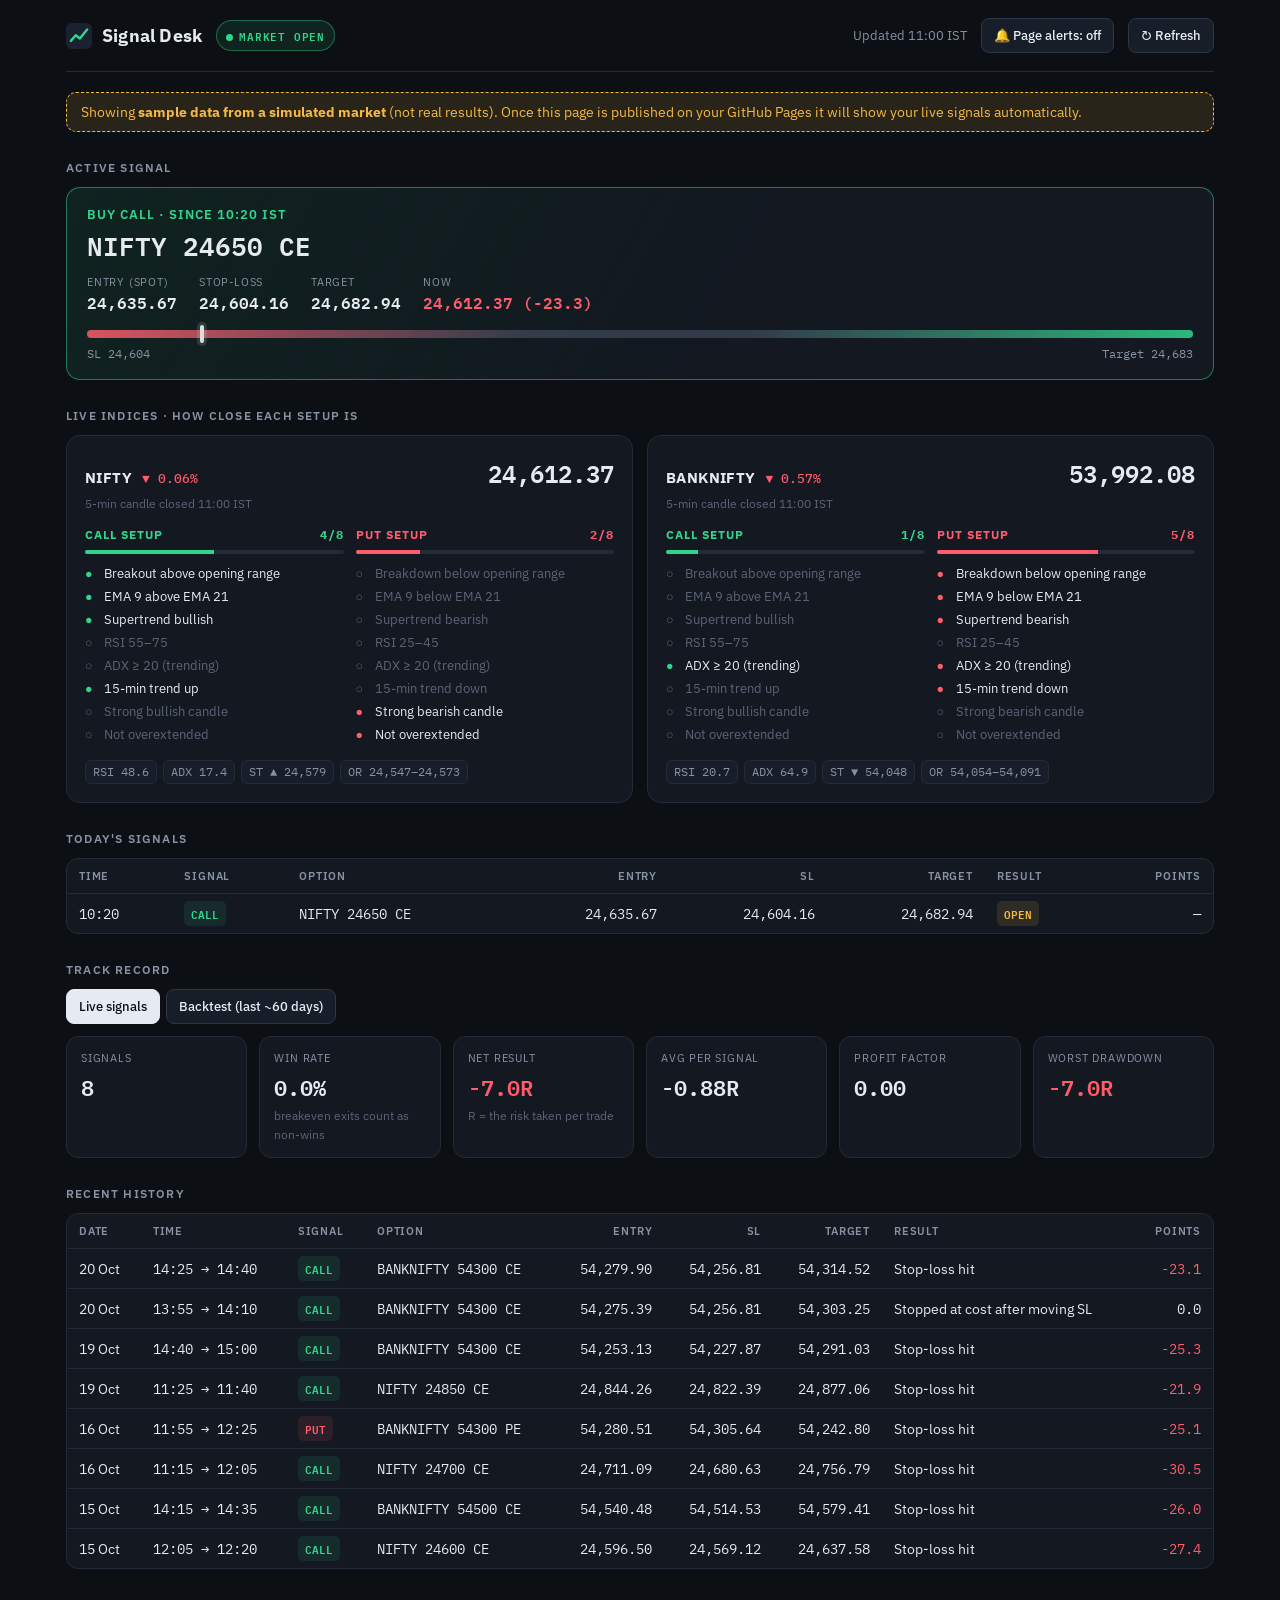
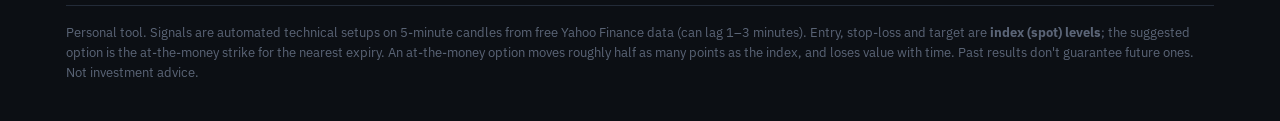
==== docs/index.html @ 57a42166 "Signal Desk: live NIFTY/BANKNIFTY signal engine, dashboard and workflows Co-Authored-By: Claude Opus" ====
<!doctype html>
<html lang="en">
<head>
<meta charset="utf-8">
<meta name="viewport" content="width=device-width, initial-scale=1">
<title>Signal Desk</title>
<meta name="robots" content="noindex, nofollow">
<link rel="icon" href="data:image/svg+xml,<svg xmlns='http://www.w3.org/2000/svg' viewBox='0 0 32 32'><rect width='32' height='32' rx='7' fill='%2311151c'/><path d='M6 22l6-7 5 4 9-11' stroke='%2331d68c' stroke-width='3' fill='none' stroke-linecap='round' stroke-linejoin='round'/></svg>">
<link rel="preconnect" href="https://fonts.googleapis.com">
<link href="https://fonts.googleapis.com/css2?family=IBM+Plex+Mono:wght@400;500;600&family=IBM+Plex+Sans:wght@400;500;600;700&display=swap" rel="stylesheet">
<style>
:root{
  --bg:#0c0f14; --panel:#131821; --panel2:#181e29; --line:#232b38; --line2:#2d3746;
  --text:#e6ebf2; --muted:#8792a3; --faint:#5b6577;
  --up:#31d68c; --up-bg:rgba(49,214,140,.10); --down:#ff5c6c; --down-bg:rgba(255,92,108,.10);
  --amber:#f5b942; --amber-bg:rgba(245,185,66,.12);
  --mono:"IBM Plex Mono",ui-monospace,Menlo,monospace; --sans:"IBM Plex Sans",system-ui,sans-serif;
}
*{box-sizing:border-box}
html,body{margin:0;background:var(--bg);color:var(--text);font-family:var(--sans);font-size:15px;-webkit-font-smoothing:antialiased}
.wrap{max-width:1180px;margin:0 auto;padding:0 16px 48px}
.num{font-family:var(--mono);font-variant-numeric:tabular-nums}
header{display:flex;align-items:center;gap:14px;flex-wrap:wrap;padding:18px 0;border-bottom:1px solid var(--line);margin-bottom:20px}
.brand{display:flex;align-items:center;gap:10px;font-weight:700;font-size:18px;letter-spacing:.2px}
.brand svg{width:26px;height:26px}
.pill{font:600 11px var(--mono);letter-spacing:.8px;text-transform:uppercase;padding:5px 9px;border-radius:999px;border:1px solid var(--line2);color:var(--muted)}
.pill.open{color:var(--up);border-color:rgba(49,214,140,.4);background:var(--up-bg)}
.pill.open::before{content:"";display:inline-block;width:7px;height:7px;border-radius:50%;background:var(--up);margin-right:6px;animation:pulse 1.6s infinite}
.pill.warn{color:var(--amber);border-color:rgba(245,185,66,.4);background:var(--amber-bg)}
@keyframes pulse{50%{opacity:.25}}
.spacer{flex:1}
.meta{color:var(--muted);font-size:13px}
button{font:500 13px var(--sans);color:var(--text);background:var(--panel2);border:1px solid var(--line2);border-radius:8px;padding:8px 12px;cursor:pointer}
button:hover{border-color:var(--faint)}
button.on{color:var(--up);border-color:rgba(49,214,140,.45)}
.banner{border:1px dashed var(--amber);background:var(--amber-bg);color:var(--amber);padding:10px 14px;border-radius:10px;margin-bottom:18px;font-size:14px}
.banner.err{border-color:var(--down);color:var(--down);background:var(--down-bg)}
h2{font-size:12px;font-weight:600;letter-spacing:1.2px;text-transform:uppercase;color:var(--muted);margin:28px 0 12px}

/* active signal */
.active{display:grid;gap:12px}
.sig{border-radius:14px;padding:18px 20px;border:1px solid var(--line2);background:var(--panel);display:grid;grid-template-columns:1fr auto;gap:8px 20px;align-items:center}
.sig.call{border-color:rgba(49,214,140,.5);background:linear-gradient(120deg,var(--up-bg),var(--panel) 60%)}
.sig.put{border-color:rgba(255,92,108,.5);background:linear-gradient(120deg,var(--down-bg),var(--panel) 60%)}
.sig .act{font-size:13px;font-weight:600;letter-spacing:1px;text-transform:uppercase}
.sig.call .act{color:var(--up)} .sig.put .act{color:var(--down)}
.sig .opt{font:600 26px var(--mono);margin-top:2px}
.sig .levels{display:flex;gap:22px;flex-wrap:wrap;margin-top:10px}
.lv span{display:block;font-size:11px;color:var(--muted);text-transform:uppercase;letter-spacing:.8px}
.lv b{font:600 16px var(--mono)}
.track{grid-column:1/-1;position:relative;height:8px;border-radius:4px;background:linear-gradient(90deg,var(--down) 0%,#3a4352 40%,#3a4352 60%,var(--up) 100%);margin-top:6px;opacity:.85}
.track i{position:absolute;top:-5px;width:4px;height:18px;border-radius:2px;background:#fff;box-shadow:0 0 0 3px rgba(255,255,255,.15);transform:translateX(-2px)}
.track-l{grid-column:1/-1;display:flex;justify-content:space-between;font:12px var(--mono);color:var(--muted)}
.none{padding:20px;border:1px solid var(--line);border-radius:14px;background:var(--panel);color:var(--muted)}
.none b{color:var(--text)}

/* index cards */
.grid{display:grid;grid-template-columns:repeat(auto-fit,minmax(320px,1fr));gap:14px}
.card{background:var(--panel);border:1px solid var(--line);border-radius:14px;padding:18px}
.card-h{display:flex;align-items:baseline;gap:10px;flex-wrap:wrap}
.card-h .nm{font-weight:700;letter-spacing:.4px}
.card-h .px{font:600 24px var(--mono);margin-left:auto}
.chg{font:500 13px var(--mono)} .chg.up{color:var(--up)} .chg.down{color:var(--down)}
.sub{color:var(--faint);font-size:12px;margin-top:4px}
.ready{display:grid;grid-template-columns:1fr 1fr;gap:12px;margin-top:16px}
.side h4{margin:0 0 8px;font-size:12px;letter-spacing:1px;text-transform:uppercase;display:flex;justify-content:space-between}
.side.c h4{color:var(--up)} .side.p h4{color:var(--down)}
.meter{height:4px;background:var(--line);border-radius:2px;overflow:hidden;margin-bottom:8px}
.meter i{display:block;height:100%}
.side.c .meter i{background:var(--up)} .side.p .meter i{background:var(--down)}
.side ul{list-style:none;margin:0;padding:0;font-size:12.5px}
.side li{display:flex;gap:7px;padding:3px 0;color:var(--faint)}
.side li.ok{color:var(--text)}
.side li::before{content:"○";font-family:var(--mono);width:12px;flex:none}
.side.c li.ok::before{content:"●";color:var(--up)} .side.p li.ok::before{content:"●";color:var(--down)}
.ind{display:flex;gap:6px;flex-wrap:wrap;margin-top:14px}
.ind span{font:12px var(--mono);color:var(--muted);background:var(--panel2);border:1px solid var(--line);border-radius:6px;padding:3px 7px}

/* tables & stats */
.tbl-wrap{overflow-x:auto;border:1px solid var(--line);border-radius:12px;background:var(--panel)}
table{width:100%;border-collapse:collapse;font-size:13.5px;min-width:640px}
th,td{padding:10px 12px;text-align:left;border-bottom:1px solid var(--line);white-space:nowrap}
th{font-size:11px;letter-spacing:.8px;text-transform:uppercase;color:var(--muted);font-weight:600}
tr:last-child td{border-bottom:0}
td.num{text-align:right}
.mono{font-family:var(--mono);font-variant-numeric:tabular-nums} th.r{text-align:right}
.tag{font:600 11px var(--mono);padding:3px 7px;border-radius:5px}
.tag.CALL{color:var(--up);background:var(--up-bg)} .tag.PUT{color:var(--down);background:var(--down-bg)}
.pos{color:var(--up)} .neg{color:var(--down)}
.empty{padding:18px;color:var(--muted);font-size:14px}
.stats{display:grid;grid-template-columns:repeat(auto-fit,minmax(150px,1fr));gap:12px}
.stat{background:var(--panel);border:1px solid var(--line);border-radius:12px;padding:14px}
.stat span{display:block;font-size:11px;color:var(--muted);text-transform:uppercase;letter-spacing:.8px}
.stat b{display:block;font:600 22px var(--mono);margin-top:4px}
.stat small{color:var(--faint);font-size:12px}
.tabs{display:flex;gap:6px;margin-bottom:12px}
.tabs button.sel{background:var(--text);color:var(--bg);border-color:var(--text)}
footer{margin-top:36px;padding-top:16px;border-top:1px solid var(--line);color:var(--faint);font-size:12.5px;line-height:1.6}
@media (max-width:600px){
  .sig{grid-template-columns:1fr}
  .sig .opt{font-size:21px}
  .ready{grid-template-columns:1fr}
  .card-h .px{font-size:21px}
}
</style>
</head>
<body>
<div class="wrap">
  <header>
    <div class="brand">
      <svg viewBox="0 0 32 32"><rect width="32" height="32" rx="7" fill="#1a2130"/><path d="M6 22l6-7 5 4 9-11" stroke="#31d68c" stroke-width="3" fill="none" stroke-linecap="round" stroke-linejoin="round"/></svg>
      Signal Desk
    </div>
    <span id="market" class="pill">—</span>
    <div class="spacer"></div>
    <span class="meta" id="updated">Loading…</span>
    <button id="alerts" title="Beep and show a notification when a new signal appears while this page is open">🔔 Page alerts: off</button>
    <button id="refresh">↻ Refresh</button>
  </header>

  <div id="banner"></div>

  <h2>Active signal</h2>
  <div id="active" class="active"></div>

  <h2>Live indices · how close each setup is</h2>
  <div id="indices" class="grid"></div>

  <h2>Today's signals</h2>
  <div id="today"></div>

  <h2>Track record</h2>
  <div class="tabs"><button data-t="live" class="sel">Live signals</button><button data-t="bt">Backtest (last ~60 days)</button></div>
  <div id="record"></div>

  <h2>Recent history</h2>
  <div id="history"></div>

  <footer>
    Personal tool. Signals are automated technical setups on 5-minute candles from free Yahoo Finance data (can lag 1–3 minutes).
    Entry, stop-loss and target are <b>index (spot) levels</b>; the suggested option is the at-the-money strike for the nearest expiry. An at-the-money option moves roughly half as many points as the index, and loses value with time.
    Past results don't guarantee future ones. Not investment advice.
  </footer>
</div>

<script src="config.js"></script>
<script>
const DEMO = {"status":{"indices":{"NIFTY":{"name":"NIFTY","price":24612.37,"prev_close":24626.49,"change_pct":-0.06,"bar_time":"2026-10-22T11:00:00","indicators":{"rsi":48.6,"adx":17.4,"ema_fast":24625.27,"ema_slow":24620.16,"supertrend":24578.95,"supertrend_dir":1,"orh":24573.32,"orl":24546.95,"ema15":24600.81},"call":{"checks":[{"name":"Breakout above opening range","ok":true},{"name":"EMA 9 above EMA 21","ok":true},{"name":"Supertrend bullish","ok":true},{"name":"RSI 55\u201375","ok":false},{"name":"ADX \u2265 20 (trending)","ok":false},{"name":"15-min trend up","ok":true},{"name":"Strong bullish candle","ok":false},{"name":"Not overextended","ok":false}],"score":4,"total":8},"put":{"checks":[{"name":"Breakdown below opening range","ok":false},{"name":"EMA 9 below EMA 21","ok":false},{"name":"Supertrend bearish","ok":false},{"name":"RSI 25\u201345","ok":false},{"name":"ADX \u2265 20 (trending)","ok":false},{"name":"15-min trend down","ok":false},{"name":"Strong bearish candle","ok":true},{"name":"Not overextended","ok":true}],"score":2,"total":8},"open_trade":{"id":"NIFTY-20261022-1020-CALL","index":"NIFTY","side":"CALL","option":"NIFTY 24650 CE","strike":24650,"entry_time":"2026-10-22T10:20:00","entry":24635.67,"risk":31.51,"sl":24604.16,"initial_sl":24604.16,"target":24682.94,"breakeven":false,"status":"OPEN","reasons":["Breakout above opening range","EMA 9 above EMA 21","Supertrend bullish","RSI 55\u201375","ADX \u2265 20 (trending)","15-min trend up","Strong bullish candle","Not overextended"],"indicators":{"rsi":58.3,"adx":21.5,"ema_fast":24623.34,"ema_slow":24611.87,"supertrend":24573.35}}},"BANKNIFTY":{"name":"BANKNIFTY","price":53992.08,"prev_close":54300.96,"change_pct":-0.57,"bar_time":"2026-10-22T11:00:00","indicators":{"rsi":20.7,"adx":64.9,"ema_fast":54010.05,"ema_slow":54059.65,"supertrend":54047.64,"supertrend_dir":-1,"orh":54090.67,"orl":54053.72,"ema15":54190.19},"call":{"checks":[{"name":"Breakout above opening range","ok":false},{"name":"EMA 9 above EMA 21","ok":false},{"name":"Supertrend bullish","ok":false},{"name":"RSI 55\u201375","ok":false},{"name":"ADX \u2265 20 (trending)","ok":true},{"name":"15-min trend up","ok":false},{"name":"Strong bullish candle","ok":false},{"name":"Not overextended","ok":false}],"score":1,"total":8},"put":{"checks":[{"name":"Breakdown below opening range","ok":true},{"name":"EMA 9 below EMA 21","ok":true},{"name":"Supertrend bearish","ok":true},{"name":"RSI 25\u201345","ok":false},{"name":"ADX \u2265 20 (trending)","ok":true},{"name":"15-min trend down","ok":true},{"name":"Strong bearish candle","ok":false},{"name":"Not overextended","ok":false}],"score":5,"total":8},"open_trade":null}},"errors":[],"updated_at":"2026-10-22T11:00:25","market":"OPEN","note":"","data_source":"Yahoo Finance 5-min candles (free; can lag 1\u20133 min)"},"signals":[{"id":"NIFTY-20261015-1205-CALL","index":"NIFTY","side":"CALL","option":"NIFTY 24600 CE","strike":24600,"entry_time":"2026-10-15T12:05:00","entry":24596.5,"risk":27.39,"sl":24569.12,"initial_sl":24569.12,"target":24637.58,"breakeven":false,"status":"CLOSED","reasons":["Breakout above opening range","EMA 9 above EMA 21","Supertrend bullish","RSI 55\u201375","ADX \u2265 20 (trending)","15-min trend up","Strong bullish candle","Not overextended"],"indicators":{"rsi":60.1,"adx":30.5,"ema_fast":24597.97,"ema_slow":24581.55,"supertrend":24560.28},"exit_time":"2026-10-15T12:20:00","exit":24569.12,"outcome":"STOPLOSS","note":"Stop-loss hit","points":-27.38,"r_multiple":-1.0},{"id":"BANKNIFTY-20261015-1415-CALL","index":"BANKNIFTY","side":"CALL","option":"BANKNIFTY 54500 CE","strike":54500,"entry_time":"2026-10-15T14:15:00","entry":54540.48,"risk":25.95,"sl":54514.53,"initial_sl":54514.53,"target":54579.41,"breakeven":false,"status":"CLOSED","reasons":["Breakout above opening range","EMA 9 above EMA 21","Supertrend bullish","RSI 55\u201375","ADX \u2265 20 (trending)","15-min trend up","Strong bullish candle","Not overextended"],"indicators":{"rsi":58.7,"adx":21.3,"ema_fast":54536.49,"ema_slow":54525.15,"supertrend":54503.65},"exit_time":"2026-10-15T14:35:00","exit":54514.53,"outcome":"STOPLOSS","note":"Stop-loss hit","points":-25.95,"r_multiple":-1.0},{"id":"NIFTY-20261016-1115-CALL","index":"NIFTY","side":"CALL","option":"NIFTY 24700 CE","strike":24700,"entry_time":"2026-10-16T11:15:00","entry":24711.09,"risk":30.47,"sl":24680.63,"initial_sl":24680.63,"target":24756.79,"breakeven":false,"status":"CLOSED","reasons":["Breakout above opening range","EMA 9 above EMA 21","Supertrend bullish","RSI 55\u201375","ADX \u2265 20 (trending)","15-min trend up","Strong bullish candle","Not overextended"],"indicators":{"rsi":60.8,"adx":42.7,"ema_fast":24702.84,"ema_slow":24687.6,"supertrend":24671.45},"exit_time":"2026-10-16T12:05:00","exit":24680.63,"outcome":"STOPLOSS","note":"Stop-loss hit","points":-30.46,"r_multiple":-1.0},{"id":"BANKNIFTY-20261016-1155-PUT","index":"BANKNIFTY","side":"PUT","option":"BANKNIFTY 54300 PE","strike":54300,"entry_time":"2026-10-16T11:55:00","entry":54280.51,"risk":25.14,"sl":54305.64,"initial_sl":54305.64,"target":54242.8,"breakeven":false,"status":"CLOSED","reasons":["Breakdown below opening range","EMA 9 below EMA 21","Supertrend bearish","RSI 25\u201345","ADX \u2265 20 (trending)","15-min trend down","Strong bearish candle","Not overextended"],"indicators":{"rsi":42.3,"adx":40.0,"ema_fast":54275.62,"ema_slow":54290.8,"supertrend":54305.64},"exit_time":"2026-10-16T12:25:00","exit":54305.64,"outcome":"STOPLOSS","note":"Stop-loss hit","points":-25.13,"r_multiple":-1.0},{"id":"NIFTY-20261019-1125-CALL","index":"NIFTY","side":"CALL","option":"NIFTY 24850 CE","strike":24850,"entry_time":"2026-10-19T11:25:00","entry":24844.26,"risk":21.87,"sl":24822.39,"initial_sl":24822.39,"target":24877.06,"breakeven":false,"status":"CLOSED","reasons":["Breakout above opening range","EMA 9 above EMA 21","Supertrend bullish","RSI 55\u201375","ADX \u2265 20 (trending)","15-min trend up","Strong bullish candle","Not overextended"],"indicators":{"rsi":65.1,"adx":41.7,"ema_fast":24844.78,"ema_slow":24827.26,"supertrend":24813.68},"exit_time":"2026-10-19T11:40:00","exit":24822.39,"outcome":"STOPLOSS","note":"Stop-loss hit","points":-21.87,"r_multiple":-1.0},{"id":"BANKNIFTY-20261019-1440-CALL","index":"BANKNIFTY","side":"CALL","option":"BANKNIFTY 54300 CE","strike":54300,"entry_time":"2026-10-19T14:40:00","entry":54253.13,"risk":25.26,"sl":54227.87,"initial_sl":54227.87,"target":54291.03,"breakeven":false,"status":"CLOSED","reasons":["Breakout above opening range","EMA 9 above EMA 21","Supertrend bullish","RSI 55\u201375","ADX \u2265 20 (trending)","15-min trend up","Strong bullish candle","Not overextended"],"indicators":{"rsi":57.8,"adx":25.3,"ema_fast":54249.65,"ema_slow":54239.01,"supertrend":54206.74},"exit_time":"2026-10-19T15:00:00","exit":54227.87,"outcome":"STOPLOSS","note":"Stop-loss hit","points":-25.26,"r_multiple":-1.0},{"id":"BANKNIFTY-20261020-1355-CALL","index":"BANKNIFTY","side":"CALL","option":"BANKNIFTY 54300 CE","strike":54300,"entry_time":"2026-10-20T13:55:00","entry":54275.39,"risk":18.57,"sl":54275.39,"initial_sl":54256.81,"target":54303.25,"breakeven":true,"status":"CLOSED","reasons":["Breakout above opening range","EMA 9 above EMA 21","Supertrend bullish","RSI 55\u201375","ADX \u2265 20 (trending)","15-min trend up","Strong bullish candle","Not overextended"],"indicators":{"rsi":56.8,"adx":36.8,"ema_fast":54275.57,"ema_slow":54264.67,"supertrend":54256.81},"exit_time":"2026-10-20T14:10:00","exit":54275.39,"outcome":"BREAKEVEN","note":"Stopped at cost after moving SL","points":0.0,"r_multiple":0.0},{"id":"BANKNIFTY-20261020-1425-CALL","index":"BANKNIFTY","side":"CALL","option":"BANKNIFTY 54300 CE","strike":54300,"entry_time":"2026-10-20T14:25:00","entry":54279.9,"risk":23.08,"sl":54256.81,"initial_sl":54256.81,"target":54314.52,"breakeven":false,"status":"CLOSED","reasons":["Breakout above opening range","EMA 9 above EMA 21","Supertrend bullish","RSI 55\u201375","ADX \u2265 20 (trending)","15-min trend up","Strong bullish candle","Not overextended"],"indicators":{"rsi":56.4,"adx":29.0,"ema_fast":54280.1,"ema_slow":54272.41,"supertrend":54256.81},"exit_time":"2026-10-20T14:40:00","exit":54256.81,"outcome":"STOPLOSS","note":"Stop-loss hit","points":-23.09,"r_multiple":-1.0},{"id":"NIFTY-20261022-1020-CALL","index":"NIFTY","side":"CALL","option":"NIFTY 24650 CE","strike":24650,"entry_time":"2026-10-22T10:20:00","entry":24635.67,"risk":31.51,"sl":24604.16,"initial_sl":24604.16,"target":24682.94,"breakeven":false,"status":"OPEN","reasons":["Breakout above opening range","EMA 9 above EMA 21","Supertrend bullish","RSI 55\u201375","ADX \u2265 20 (trending)","15-min trend up","Strong bullish candle","Not overextended"],"indicators":{"rsi":58.3,"adx":21.5,"ema_fast":24623.34,"ema_slow":24611.87,"supertrend":24573.35}}],"backtest":{"generated_at":"2026-10-24T17:00:00","indices":{"NIFTY":{"trades":40,"win_rate":32.5,"total_points":-105.0,"avg_win_points":35.8,"avg_loss_points":-21.1,"total_r":-4.47,"expectancy_r":-0.112,"profit_factor":0.81,"max_drawdown_r":-5.0,"outcomes":{"STOPLOSS":23,"TARGET":12,"BREAKEVEN":4,"TIME_EXIT":1},"from":"2026-08-24","to":"2026-10-23","days":42},"BANKNIFTY":{"trades":27,"win_rate":33.3,"total_points":-52.1,"avg_win_points":37.8,"avg_loss_points":-21.8,"total_r":-1.7,"expectancy_r":-0.063,"profit_factor":0.89,"max_drawdown_r":-8.7,"outcomes":{"STOPLOSS":15,"TIME_EXIT":1,"BREAKEVEN":2,"TARGET":9},"from":"2026-08-24","to":"2026-10-23","days":42}},"trades":[],"overall":{"trades":67,"win_rate":32.8,"total_points":-157.1,"avg_win_points":36.6,"avg_loss_points":-21.4,"total_r":-6.17,"expectancy_r":-0.092,"profit_factor":0.84,"max_drawdown_r":-12.2,"outcomes":{"STOPLOSS":38,"TARGET":21,"TIME_EXIT":2,"BREAKEVEN":6}}}};
const CFG = Object.assign({refreshSeconds:60}, window.SIGNALS_CONFIG || {});
const $ = s => document.querySelector(s);
const fmt = (x, d=2) => x==null || isNaN(x) ? "—" : Number(x).toLocaleString("en-IN",{minimumFractionDigits:d,maximumFractionDigits:d});
const hm = iso => iso ? iso.slice(11,16) : "—";
const dm = iso => iso ? new Date(iso.slice(0,10)+"T00:00:00").toLocaleDateString("en-IN",{day:"numeric",month:"short"}) : "";
const esc = s => String(s).replace(/[&<>"]/g, c => ({"&":"&amp;","<":"&lt;",">":"&gt;",'"':"&quot;"}[c]));
const store = { get(k){ try{return localStorage.getItem(k)}catch(e){return null} }, set(k,v){ try{localStorage.setItem(k,v)}catch(e){} } };

function repoInfo(){
  if (CFG.owner && CFG.repo) return {owner:CFG.owner, repo:CFG.repo};
  const h = location.hostname;
  if (h.endsWith(".github.io")){
    const owner = h.split(".")[0];
    const seg = location.pathname.split("/").filter(Boolean)[0];
    return {owner, repo: seg && !seg.includes(".") ? seg : `${owner}.github.io`};
  }
  return null;
}

async function loadData(){
  const r = repoInfo();
  if (!r) return {...DEMO, demo:true};
  let ref = "signals-data";
  try{
    const res = await fetch(`https://api.github.com/repos/${r.owner}/${r.repo}/commits/signals-data`,
      {headers:{Accept:"application/vnd.github.sha"}, cache:"no-store"});
    if (res.ok) ref = (await res.text()).trim();
  }catch(e){}
  const base = `https://raw.githubusercontent.com/${r.owner}/${r.repo}/${ref}/`;
  const get = async f => { try{ const x = await fetch(base+f+(ref==="signals-data"?`?t=${Date.now()}`:""), {cache:"no-store"}); return x.ok ? x.json() : null; }catch(e){ return null; } };
  const [status, signals, backtest] = await Promise.all([get("status.json"), get("signals.json"), get("backtest.json")]);
  return {status, signals: signals||[], backtest, repo:r};
}

let DATA = null, TAB = "live";

function render(){
  const {status, signals, backtest} = DATA;
  const ban = $("#banner");
  if (DATA.demo) ban.innerHTML = `<div class="banner">Showing <b>sample data from a simulated market</b> (not real results). Once this page is published on your GitHub Pages it will show your live signals automatically.</div>`;
  else if (!status) ban.innerHTML = `<div class="banner">No live data yet. It appears after the first run of the “Live signals” workflow (or the Backtest workflow) in your repository.</div>`;
  else if (status.errors && status.errors.length) ban.innerHTML = `<div class="banner err">Data problem: ${esc(status.errors.join(" · "))}</div>`;
  else ban.innerHTML = "";

  // header
  const m = $("#market");
  const mk = status?.market || "—";
  const label = {OPEN:"Market open",PRE_OPEN:"Pre-open",CLOSED:"Closed",HOLIDAY:"Holiday",NO_DATA:"No data"}[mk] || mk;
  m.textContent = label; m.className = "pill " + (mk==="OPEN" ? "open" : (mk==="HOLIDAY"||mk==="NO_DATA") ? "warn" : "");
  if (status?.updated_at){
    const t = new Date(status.updated_at + "+05:30");
    const mins = Math.round((Date.now() - t)/60000);
    $("#updated").textContent = `Updated ${hm(status.updated_at)} IST` + (mins>=0 && mins<600 ? ` · ${mins} min ago` : "") + (status.note ? ` · ${status.note}` : "");
  } else $("#updated").textContent = "Waiting for first update";

  // active signals
  const open = signals.filter(s => s.status === "OPEN");
  const idx = status?.indices || {};
  $("#active").innerHTML = open.length ? open.map(s => {
    const price = idx[s.index]?.price ?? s.entry;
    const lo = s.side==="CALL" ? s.initial_sl : s.target, hi = s.side==="CALL" ? s.target : s.initial_sl;
    let pct = Math.max(0, Math.min(100, (price - lo) / (hi - lo) * 100));
    if (s.side==="PUT") pct = 100 - pct;
    const live = (s.side==="CALL"?1:-1)*(price - s.entry);
    return `<div class="sig ${s.side.toLowerCase()}">
      <div>
        <div class="act">Buy ${s.side==="CALL"?"call":"put"} · since ${hm(s.entry_time)} IST</div>
        <div class="opt">${esc(s.option)}</div>
        <div class="levels">
          <div class="lv"><span>Entry (spot)</span><b>${fmt(s.entry)}</b></div>
          <div class="lv"><span>Stop-loss${s.breakeven?" · at cost":""}</span><b>${fmt(s.sl)}</b></div>
          <div class="lv"><span>Target</span><b>${fmt(s.target)}</b></div>
          <div class="lv"><span>Now</span><b class="${live>=0?"pos":"neg"}">${fmt(price)} (${live>=0?"+":""}${fmt(live,1)})</b></div>
        </div>
      </div>
      <div></div>
      <div class="track" style="${s.side==="PUT"?"":""}"><i style="left:${pct}%"></i></div>
      <div class="track-l num"><span>SL ${fmt(s.initial_sl,0)}</span><span>Target ${fmt(s.target,0)}</span></div>
    </div>`;
  }).join("") : `<div class="none"><b>No active signal.</b> The system waits until all 8 conditions line up on a closed candle. Most of the day, the right move is no trade.</div>`;

  // indices
  const names = Object.keys(idx);
  $("#indices").innerHTML = names.length ? names.map(n => {
    const x = idx[n], ch = x.change_pct, i = x.indicators || {};
    const side = (k, cls, title) => {
      const v = x[k]; if (!v) return "";
      return `<div class="side ${cls}"><h4><span>${title}</span><span class="num">${v.score}/${v.total}</span></h4>
        <div class="meter"><i style="width:${v.score/v.total*100}%"></i></div>
        <ul>${v.checks.map(c => `<li class="${c.ok?"ok":""}">${esc(c.name)}</li>`).join("")}</ul></div>`;
    };
    return `<div class="card">
      <div class="card-h"><span class="nm">${esc(n)}</span>
        <span class="chg ${ch>=0?"up":"down"}">${ch==null?"":(ch>=0?"▲ ":"▼ ")+fmt(Math.abs(ch))+"%"}</span>
        <span class="px">${fmt(x.price)}</span></div>
      <div class="sub">5-min candle closed ${hm(x.bar_time)} IST</div>
      <div class="ready">${side("call","c","Call setup")}${side("put","p","Put setup")}</div>
      <div class="ind">
        <span>RSI ${fmt(i.rsi,1)}</span><span>ADX ${fmt(i.adx,1)}</span>
        <span>ST ${i.supertrend_dir===1?"▲":"▼"} ${fmt(i.supertrend,0)}</span>
        <span>OR ${fmt(i.orl,0)}–${fmt(i.orh,0)}</span>
      </div></div>`;
  }).join("") : `<div class="none">Index data appears once the market opens.</div>`;

  // today
  const lastDay = status?.updated_at?.slice(0,10);
  const todays = signals.filter(s => s.entry_time.slice(0,10) === lastDay);
  $("#today").innerHTML = table(todays, "No signals today yet.");

  // record
  renderRecord();

  // history
  const hist = signals.filter(s => s.status === "CLOSED").slice(-30).reverse();
  $("#history").innerHTML = table(hist, "No closed signals yet.", true);
}

function table(rows, emptyMsg, withDate){
  if (!rows.length) return `<div class="tbl-wrap"><div class="empty">${emptyMsg}</div></div>`;
  return `<div class="tbl-wrap"><table><thead><tr>
    ${withDate?"<th>Date</th>":""}<th>Time</th><th>Signal</th><th>Option</th><th class="r">Entry</th><th class="r">SL</th><th class="r">Target</th><th>Result</th><th class="r">Points</th></tr></thead><tbody>
    ${rows.map(s => {
      const res = s.status==="OPEN" ? `<span class="tag" style="color:var(--amber);background:var(--amber-bg)">OPEN</span>` : esc(s.note || s.outcome);
      const p = s.points;
      return `<tr>${withDate?`<td>${dm(s.entry_time)}</td>`:""}<td class="mono">${hm(s.entry_time)}${s.exit_time?" → "+hm(s.exit_time):""}</td>
        <td><span class="tag ${s.side}">${s.side}</span></td><td class="mono">${esc(s.option)}</td>
        <td class="num">${fmt(s.entry)}</td><td class="num">${fmt(s.initial_sl ?? s.sl)}</td><td class="num">${fmt(s.target)}</td>
        <td>${res}</td><td class="num ${p>0?"pos":p<0?"neg":""}">${p==null?"—":(p>0?"+":"")+fmt(p,1)}</td></tr>`;
    }).join("")}</tbody></table></div>`;
}

function statsOf(trades){
  const n = trades.length; if (!n) return null;
  const rs = trades.map(t => t.r_multiple||0), wins = trades.filter(t => t.points>0).length;
  let eq=0, peak=0, mdd=0; rs.forEach(r => { eq+=r; peak=Math.max(peak,eq); mdd=Math.min(mdd,eq-peak); });
  const gl = Math.abs(rs.filter(r=>r<0).reduce((a,b)=>a+b,0)), gw = rs.filter(r=>r>0).reduce((a,b)=>a+b,0);
  return {trades:n, win_rate: wins/n*100, total_r: eq, expectancy_r: eq/n, profit_factor: gl? gw/gl : null, max_drawdown_r: mdd};
}

function statCards(s, sub){
  if (!s || !s.trades) return `<div class="none">${sub}</div>`;
  return `<div class="stats">
    <div class="stat"><span>Signals</span><b>${s.trades}</b></div>
    <div class="stat"><span>Win rate</span><b>${fmt(s.win_rate,1)}%</b><small>breakeven exits count as non-wins</small></div>
    <div class="stat"><span>Net result</span><b class="${s.total_r>=0?"pos":"neg"}">${s.total_r>=0?"+":""}${fmt(s.total_r,1)}R</b><small>R = the risk taken per trade</small></div>
    <div class="stat"><span>Avg per signal</span><b>${s.expectancy_r>=0?"+":""}${fmt(s.expectancy_r,2)}R</b></div>
    <div class="stat"><span>Profit factor</span><b>${s.profit_factor==null?"—":fmt(s.profit_factor,2)}</b></div>
    <div class="stat"><span>Worst drawdown</span><b class="neg">${fmt(s.max_drawdown_r,1)}R</b></div>
  </div>`;
}

function renderRecord(){
  document.querySelectorAll(".tabs button").forEach(b => b.classList.toggle("sel", b.dataset.t===TAB));
  const el = $("#record");
  if (TAB === "live"){
    const closed = DATA.signals.filter(s => s.status==="CLOSED");
    el.innerHTML = statCards(statsOf(closed), "No completed live signals yet. Results build up from the first market day.");
  } else {
    const bt = DATA.backtest;
    if (!bt) { el.innerHTML = `<div class="none">No backtest yet. Run the “Backtest” workflow once from the Actions tab of your repository.</div>`; return; }
    const per = Object.entries(bt.indices||{}).map(([n,s]) =>
      `<div class="stat"><span>${esc(n)} · ${s.from||""} → ${s.to||""}</span><b>${s.trades} trades</b><small>${fmt(s.win_rate,1)}% wins · ${s.total_r>=0?"+":""}${fmt(s.total_r,1)}R · ${s.total_points>=0?"+":""}${fmt(s.total_points,0)} index pts</small></div>`).join("");
    el.innerHTML = statCards(bt.overall, "No trades in backtest.") + `<div class="stats" style="margin-top:12px">${per}</div>
      <p class="meta" style="margin-top:10px">Backtest generated ${hm(bt.generated_at)} IST, ${dm(bt.generated_at)}. Same rules as live, on the free data's last ~60 days. Small samples can mislead – treat it as a sanity check, not a promise.</p>`;
  }
}

// alerts while page is open
let alertsOn = store.get("alerts") === "1";
function paintAlerts(){ const b=$("#alerts"); b.textContent = `🔔 Page alerts: ${alertsOn?"on":"off"}`; b.classList.toggle("on", alertsOn); }
$("#alerts").onclick = async () => {
  alertsOn = !alertsOn;
  if (alertsOn && "Notification" in window && Notification.permission === "default") { try{ await Notification.requestPermission(); }catch(e){} }
  if (alertsOn) beep();
  store.set("alerts", alertsOn ? "1" : "0"); paintAlerts();
};
function beep(){
  try{ const a = new (window.AudioContext||window.webkitAudioContext)(); [0,0.18].forEach(d => {
    const o=a.createOscillator(), g=a.createGain(); o.frequency.value=880; o.connect(g); g.connect(a.destination);
    g.gain.setValueAtTime(.15,a.currentTime+d); g.gain.exponentialRampToValueAtTime(.001,a.currentTime+d+.15);
    o.start(a.currentTime+d); o.stop(a.currentTime+d+.16); }); }catch(e){}
}
function checkNew(){
  const seen = new Set((store.get("seen")||"").split(",").filter(Boolean));
  const first = seen.size === 0;
  const fresh = DATA.signals.filter(s => s.status==="OPEN" && !seen.has(s.id));
  DATA.signals.forEach(s => seen.add(s.id));
  store.set("seen", [...seen].slice(-300).join(","));
  if (first || !alertsOn || DATA.demo) return;
  fresh.forEach(s => {
    beep();
    try{ if (Notification.permission==="granted") new Notification(`BUY ${s.option}`, {body:`Spot ${fmt(s.entry)} · SL ${fmt(s.sl)} · Target ${fmt(s.target)}`}); }catch(e){}
  });
}

document.querySelectorAll(".tabs button").forEach(b => b.onclick = () => { TAB = b.dataset.t; renderRecord(); });
async function refresh(){ DATA = await loadData(); render(); checkNew(); }
$("#refresh").onclick = refresh;
paintAlerts();
refresh();
setInterval(refresh, Math.max(30, CFG.refreshSeconds) * 1000);
</script>
</body>
</html>
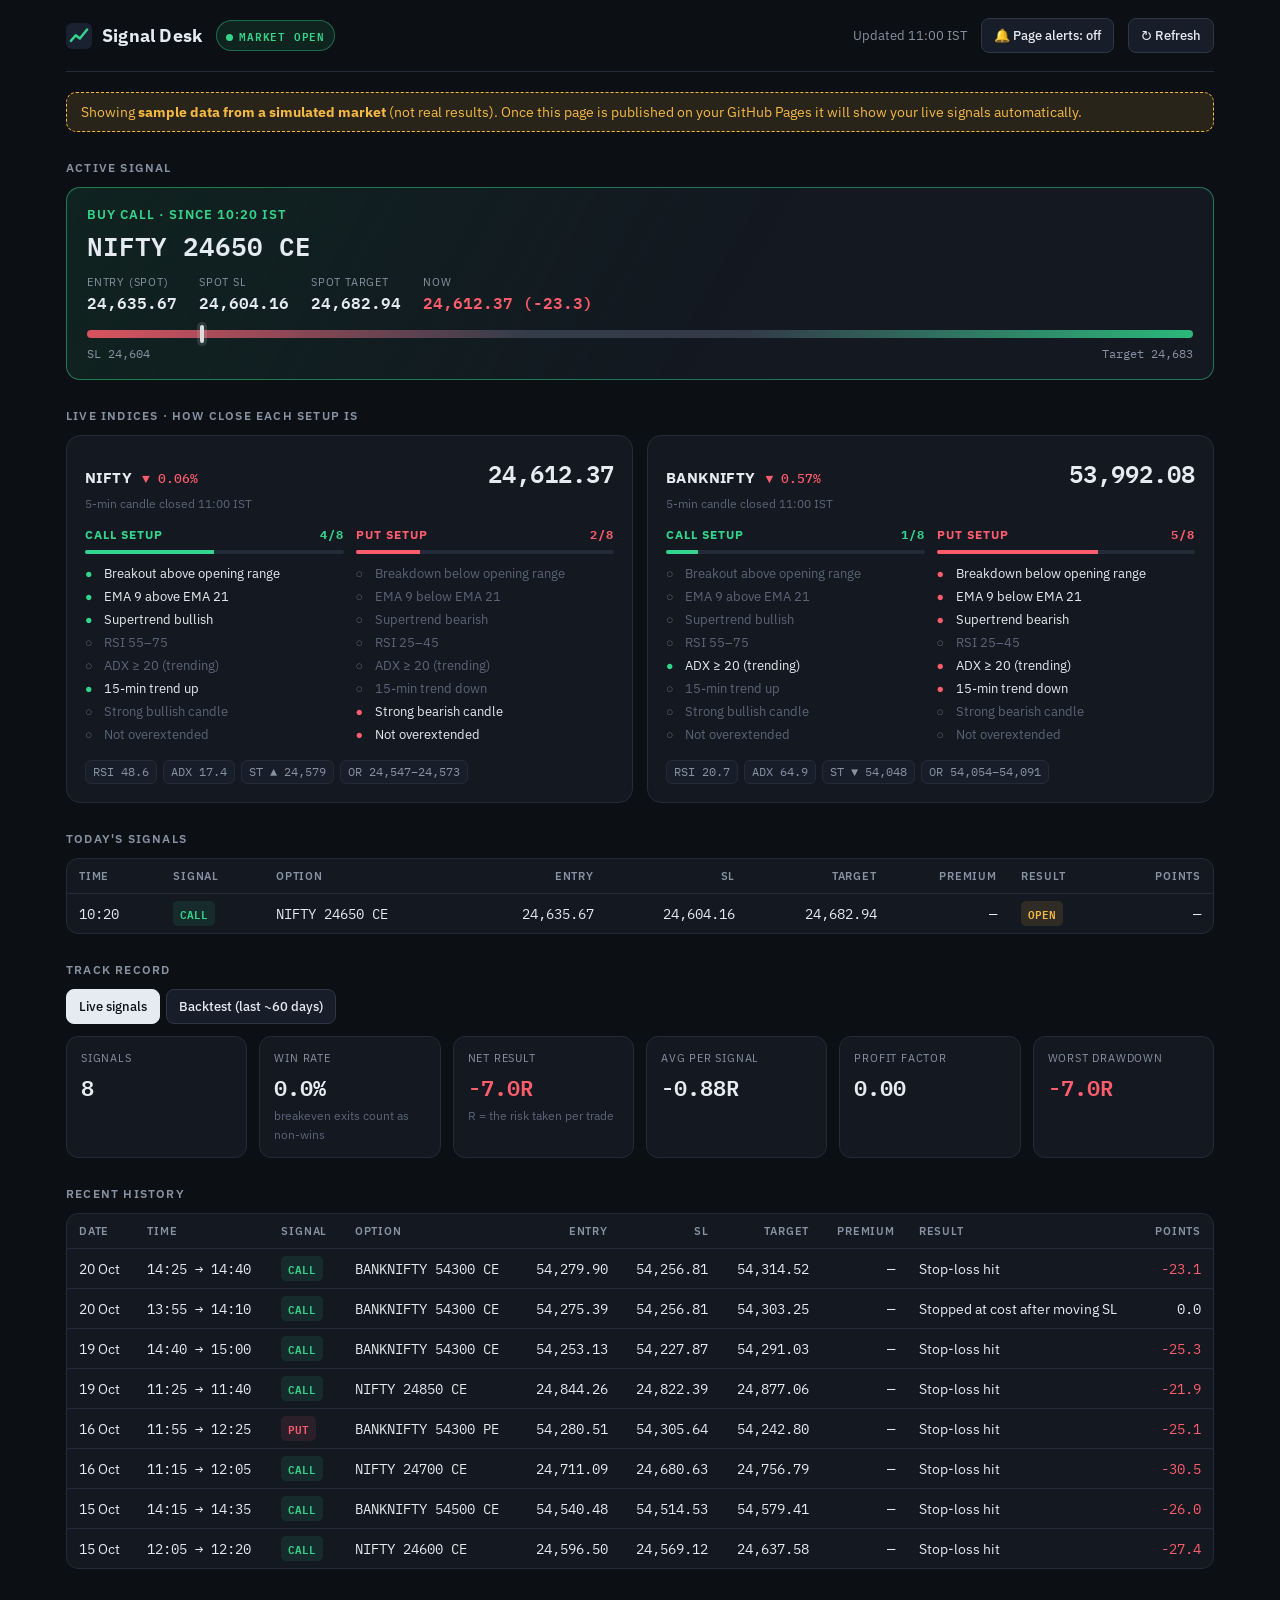
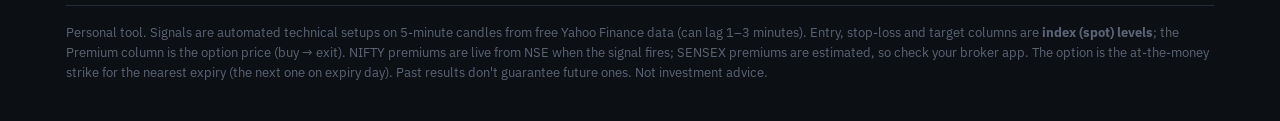
==== commit a31e6cae: "Show option premium on the dashboard; remove temporary probe Co-Authored-By: Claude Opus 5.5 <norepl" ====
--- a/docs/index.html
+++ b/docs/index.html
@@ -138,7 +138,7 @@
 
   <footer>
     Personal tool. Signals are automated technical setups on 5-minute candles from free Yahoo Finance data (can lag 1–3 minutes).
-    Entry, stop-loss and target are <b>index (spot) levels</b>; the suggested option is the at-the-money strike for the nearest expiry. An at-the-money option moves roughly half as many points as the index, and loses value with time.
+    Entry, stop-loss and target columns are <b>index (spot) levels</b>; the Premium column is the option price (buy → exit). NIFTY premiums are live from NSE when the signal fires; SENSEX premiums are estimated, so check your broker app. The option is the at-the-money strike for the nearest expiry (the next one on expiry day).
     Past results don't guarantee future ones. Not investment advice.
   </footer>
 </div>
@@ -213,11 +213,18 @@
     return `<div class="sig ${s.side.toLowerCase()}">
       <div>
         <div class="act">Buy ${s.side==="CALL"?"call":"put"} · since ${hm(s.entry_time)} IST</div>
-        <div class="opt">${esc(s.option)}</div>
+        <div class="opt">${esc(s.option)}${s.premium ? ` <span style="font-size:.7em;color:var(--muted)">@ ${s.premium.estimated?"≈":""}₹${fmt(s.premium.price)}</span>` : ""}</div>
+        ${s.premium ? `<div class="levels">
+          <div class="lv"><span>Buy price${s.premium.estimated?" (est.)":""}</span><b>₹${fmt(s.premium.price)}</b></div>
+          <div class="lv"><span>Don't pay above</span><b>₹${fmt(s.premium.buy_upto)}</b></div>
+          <div class="lv"><span>Premium SL</span><b>₹${fmt(s.breakeven ? s.premium.price : s.premium.sl)}</b></div>
+          <div class="lv"><span>Premium target</span><b>₹${fmt(s.premium.target)}</b></div>
+          <div class="lv"><span>Expiry</span><b>${dm(s.premium.expiry)}</b></div>
+        </div>` : ""}
         <div class="levels">
           <div class="lv"><span>Entry (spot)</span><b>${fmt(s.entry)}</b></div>
-          <div class="lv"><span>Stop-loss${s.breakeven?" · at cost":""}</span><b>${fmt(s.sl)}</b></div>
-          <div class="lv"><span>Target</span><b>${fmt(s.target)}</b></div>
+          <div class="lv"><span>Spot SL${s.breakeven?" · at cost":""}</span><b>${fmt(s.sl)}</b></div>
+          <div class="lv"><span>Spot target</span><b>${fmt(s.target)}</b></div>
           <div class="lv"><span>Now</span><b class="${live>=0?"pos":"neg"}">${fmt(price)} (${live>=0?"+":""}${fmt(live,1)})</b></div>
         </div>
       </div>
@@ -266,13 +273,14 @@
 function table(rows, emptyMsg, withDate){
   if (!rows.length) return `<div class="tbl-wrap"><div class="empty">${emptyMsg}</div></div>`;
   return `<div class="tbl-wrap"><table><thead><tr>
-    ${withDate?"<th>Date</th>":""}<th>Time</th><th>Signal</th><th>Option</th><th class="r">Entry</th><th class="r">SL</th><th class="r">Target</th><th>Result</th><th class="r">Points</th></tr></thead><tbody>
+    ${withDate?"<th>Date</th>":""}<th>Time</th><th>Signal</th><th>Option</th><th class="r">Entry</th><th class="r">SL</th><th class="r">Target</th><th class="r">Premium</th><th>Result</th><th class="r">Points</th></tr></thead><tbody>
     ${rows.map(s => {
       const res = s.status==="OPEN" ? `<span class="tag" style="color:var(--amber);background:var(--amber-bg)">OPEN</span>` : esc(s.note || s.outcome);
       const p = s.points;
       return `<tr>${withDate?`<td>${dm(s.entry_time)}</td>`:""}<td class="mono">${hm(s.entry_time)}${s.exit_time?" → "+hm(s.exit_time):""}</td>
         <td><span class="tag ${s.side}">${s.side}</span></td><td class="mono">${esc(s.option)}</td>
         <td class="num">${fmt(s.entry)}</td><td class="num">${fmt(s.initial_sl ?? s.sl)}</td><td class="num">${fmt(s.target)}</td>
+        <td class="num">${s.premium ? (s.premium.estimated?"≈":"")+"₹"+fmt(s.premium.price)+(s.premium.exit_price!=null?" → ₹"+fmt(s.premium.exit_price):"") : "—"}</td>
         <td>${res}</td><td class="num ${p>0?"pos":p<0?"neg":""}">${p==null?"—":(p>0?"+":"")+fmt(p,1)}</td></tr>`;
     }).join("")}</tbody></table></div>`;
 }
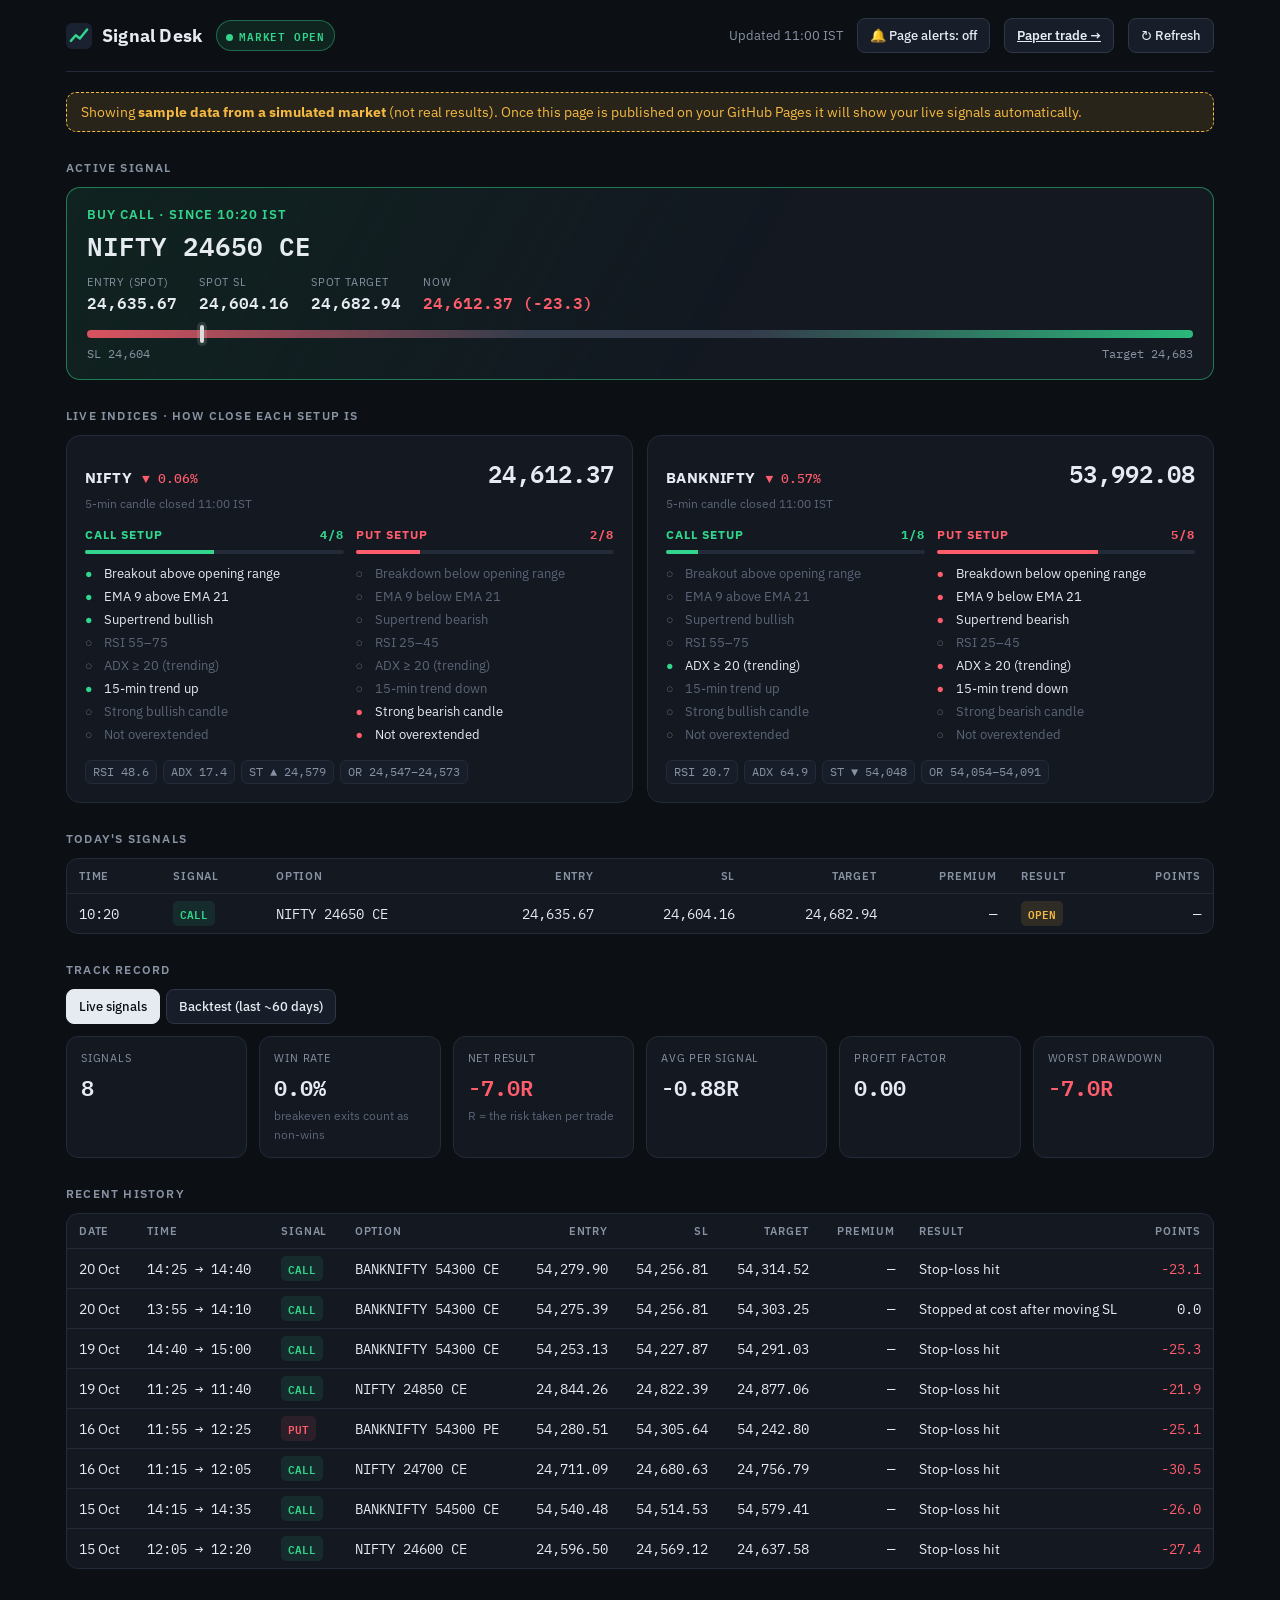
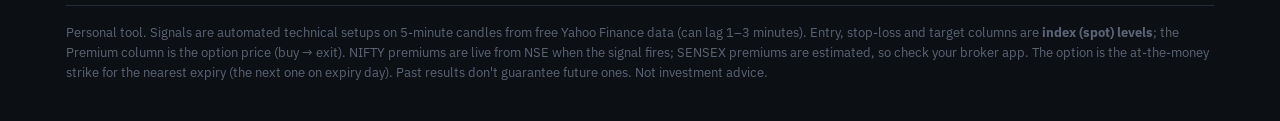
==== commit 90d7a387: "Add Groww-style paper trading app (stocks, F&O, portfolio) on live prices - docs/trade/engine.js: or" ====
--- a/docs/index.html
+++ b/docs/index.html
@@ -115,6 +115,7 @@
     <div class="spacer"></div>
     <span class="meta" id="updated">Loading…</span>
     <button id="alerts" title="Beep and show a notification when a new signal appears while this page is open">🔔 Page alerts: off</button>
+    <a href="trade/" style="font:600 13px var(--sans);color:var(--text);background:var(--panel2);border:1px solid var(--line2);border-radius:8px;padding:8px 12px">Paper trade →</a>
     <button id="refresh">↻ Refresh</button>
   </header>
 
@@ -213,6 +214,7 @@
     return `<div class="sig ${s.side.toLowerCase()}">
       <div>
         <div class="act">Buy ${s.side==="CALL"?"call":"put"} · since ${hm(s.entry_time)} IST</div>
+        ${windowLine(s, price)}
         <div class="opt">${esc(s.option)}${s.premium ? ` <span style="font-size:.7em;color:var(--muted)">@ ${s.premium.estimated?"≈":""}₹${fmt(s.premium.price)}</span>` : ""}</div>
         ${s.premium ? `<div class="levels">
           <div class="lv"><span>Buy price${s.premium.estimated?" (est.)":""}</span><b>₹${fmt(s.premium.price)}</b></div>
@@ -270,6 +272,18 @@
   $("#history").innerHTML = table(hist, "No closed signals yet.", true);
 }
 
+function windowLine(s, price){
+  if (!s.valid_until) return "";
+  const open = Date.now() < new Date(s.valid_until + "+05:30").getTime();
+  const chased = s.chase_limit != null && (s.side==="CALL" ? price > s.chase_limit : price < s.chase_limit);
+  const cmp = s.side==="CALL" ? "below" : "above";
+  const txt = !open ? `Buy window closed at ${hm(s.valid_until)}. If you're already in, follow the stop-loss and target; if not, skip this one.`
+    : chased ? `Price has moved past ${fmt(s.chase_limit)}. Don't chase; buy only if ${esc(s.index)} comes back ${cmp} it before ${hm(s.valid_until)}.`
+    : `Buy window open until ${hm(s.valid_until)} IST, while ${esc(s.index)} is ${cmp} ${fmt(s.chase_limit)}.`;
+  const col = !open ? "var(--muted)" : chased ? "var(--amber)" : "var(--up)";
+  return `<div style="margin-top:6px;font-size:13px;color:${col}">${txt}</div>`;
+}
+
 function table(rows, emptyMsg, withDate){
   if (!rows.length) return `<div class="tbl-wrap"><div class="empty">${emptyMsg}</div></div>`;
   return `<div class="tbl-wrap"><table><thead><tr>
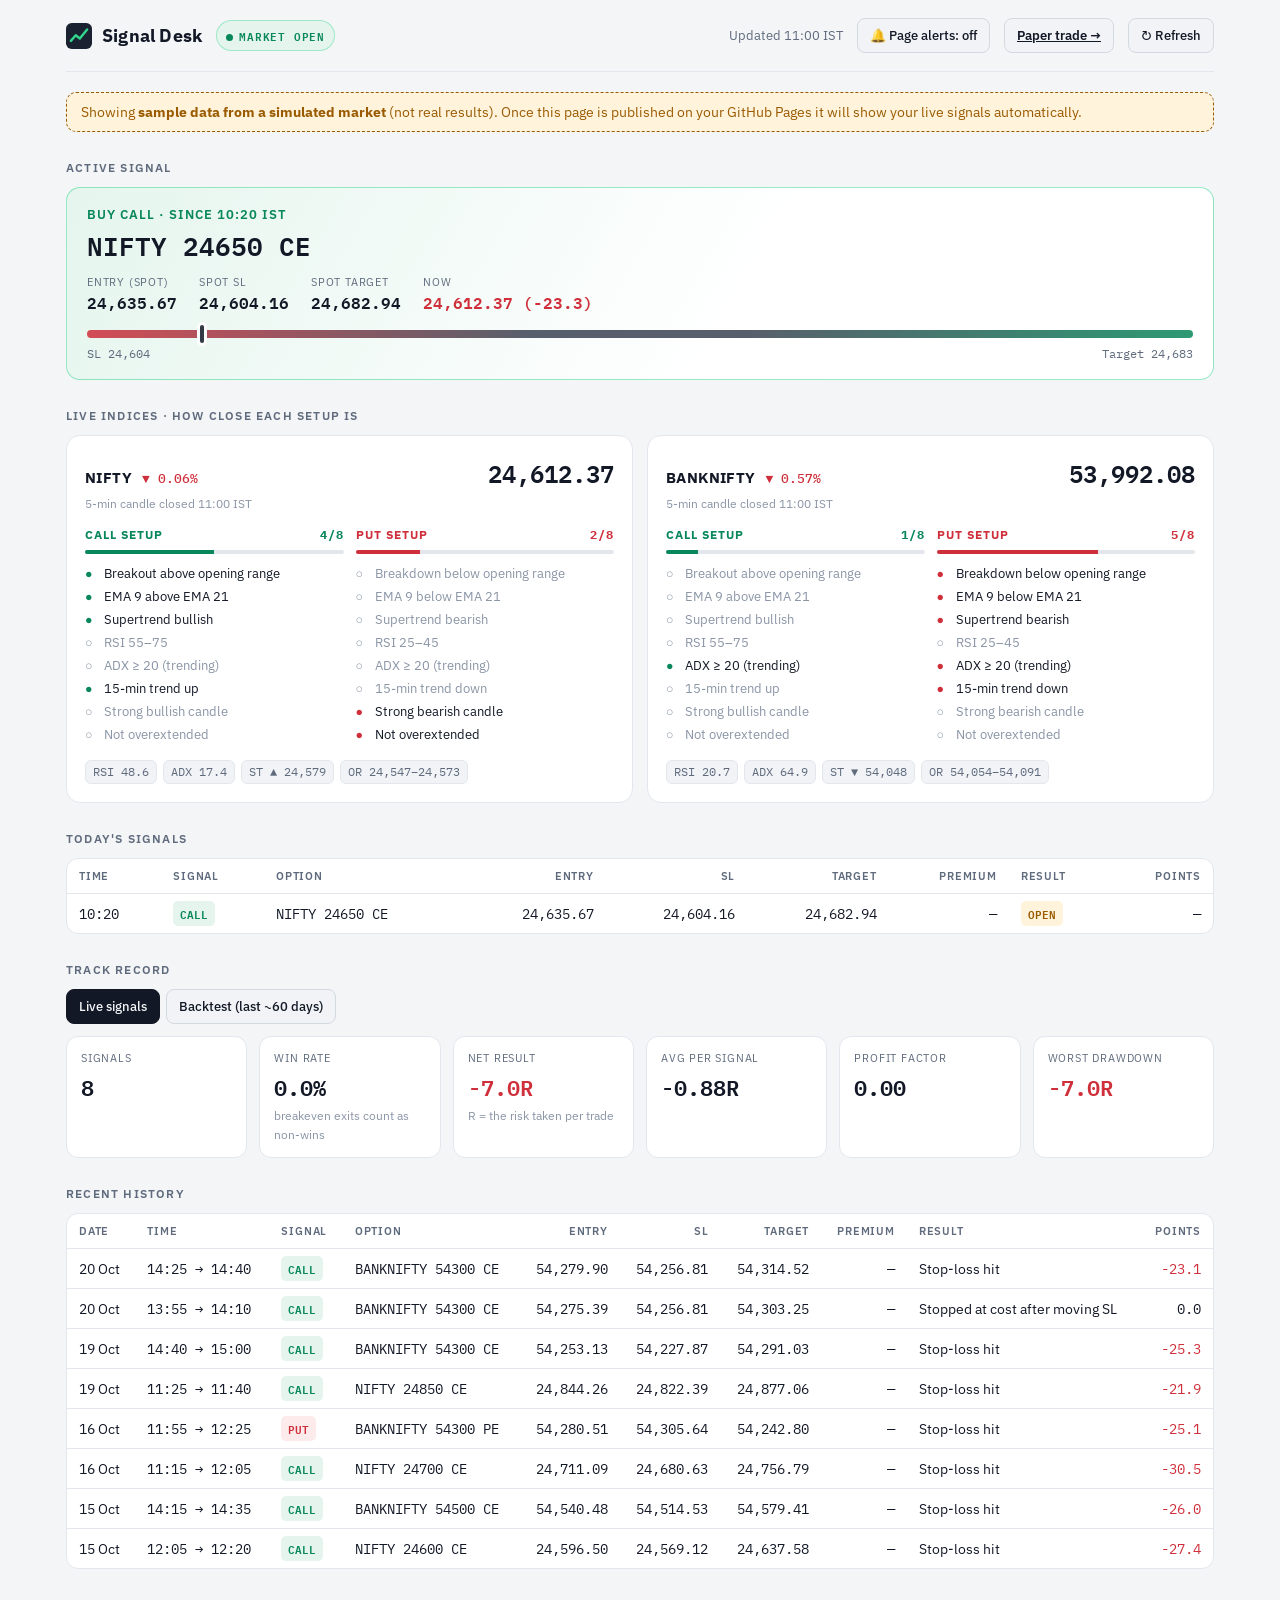
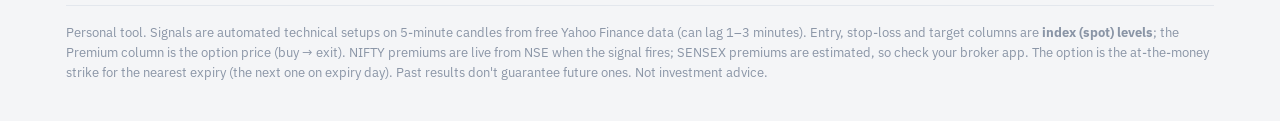
==== commit fdd6a0b9: "Light theme only for the trading app and signals dashboard - Remove dark palette and theme switch; o" ====
--- a/docs/index.html
+++ b/docs/index.html
@@ -2,6 +2,7 @@
 <html lang="en">
 <head>
 <meta charset="utf-8">
+<meta name="color-scheme" content="light">
 <meta name="viewport" content="width=device-width, initial-scale=1">
 <title>Signal Desk</title>
 <meta name="robots" content="noindex, nofollow">
@@ -10,11 +11,12 @@
 <link href="https://fonts.googleapis.com/css2?family=IBM+Plex+Mono:wght@400;500;600&family=IBM+Plex+Sans:wght@400;500;600;700&display=swap" rel="stylesheet">
 <style>
 :root{
-  --bg:#0c0f14; --panel:#131821; --panel2:#181e29; --line:#232b38; --line2:#2d3746;
-  --text:#e6ebf2; --muted:#8792a3; --faint:#5b6577;
-  --up:#31d68c; --up-bg:rgba(49,214,140,.10); --down:#ff5c6c; --down-bg:rgba(255,92,108,.10);
-  --amber:#f5b942; --amber-bg:rgba(245,185,66,.12);
+  --bg:#f4f5f7; --panel:#ffffff; --panel2:#f1f3f6; --line:#e3e7ed; --line2:#d3d9e1;
+  --text:#121826; --muted:#5f6b7d; --faint:#8a95a6;
+  --up:#08875a; --up-bg:#e5f5ee; --down:#cf2f3a; --down-bg:#fdebec;
+  --amber:#9a5b00; --amber-bg:#fff3dc;
   --mono:"IBM Plex Mono",ui-monospace,Menlo,monospace; --sans:"IBM Plex Sans",system-ui,sans-serif;
+  color-scheme:light;
 }
 *{box-sizing:border-box}
 html,body{margin:0;background:var(--bg);color:var(--text);font-family:var(--sans);font-size:15px;-webkit-font-smoothing:antialiased}
@@ -49,7 +51,7 @@
 .lv span{display:block;font-size:11px;color:var(--muted);text-transform:uppercase;letter-spacing:.8px}
 .lv b{font:600 16px var(--mono)}
 .track{grid-column:1/-1;position:relative;height:8px;border-radius:4px;background:linear-gradient(90deg,var(--down) 0%,#3a4352 40%,#3a4352 60%,var(--up) 100%);margin-top:6px;opacity:.85}
-.track i{position:absolute;top:-5px;width:4px;height:18px;border-radius:2px;background:#fff;box-shadow:0 0 0 3px rgba(255,255,255,.15);transform:translateX(-2px)}
+.track i{position:absolute;top:-5px;width:4px;height:18px;border-radius:2px;background:var(--text);box-shadow:0 0 0 3px var(--panel);transform:translateX(-2px)}
 .track-l{grid-column:1/-1;display:flex;justify-content:space-between;font:12px var(--mono);color:var(--muted)}
 .none{padding:20px;border:1px solid var(--line);border-radius:14px;background:var(--panel);color:var(--muted)}
 .none b{color:var(--text)}
